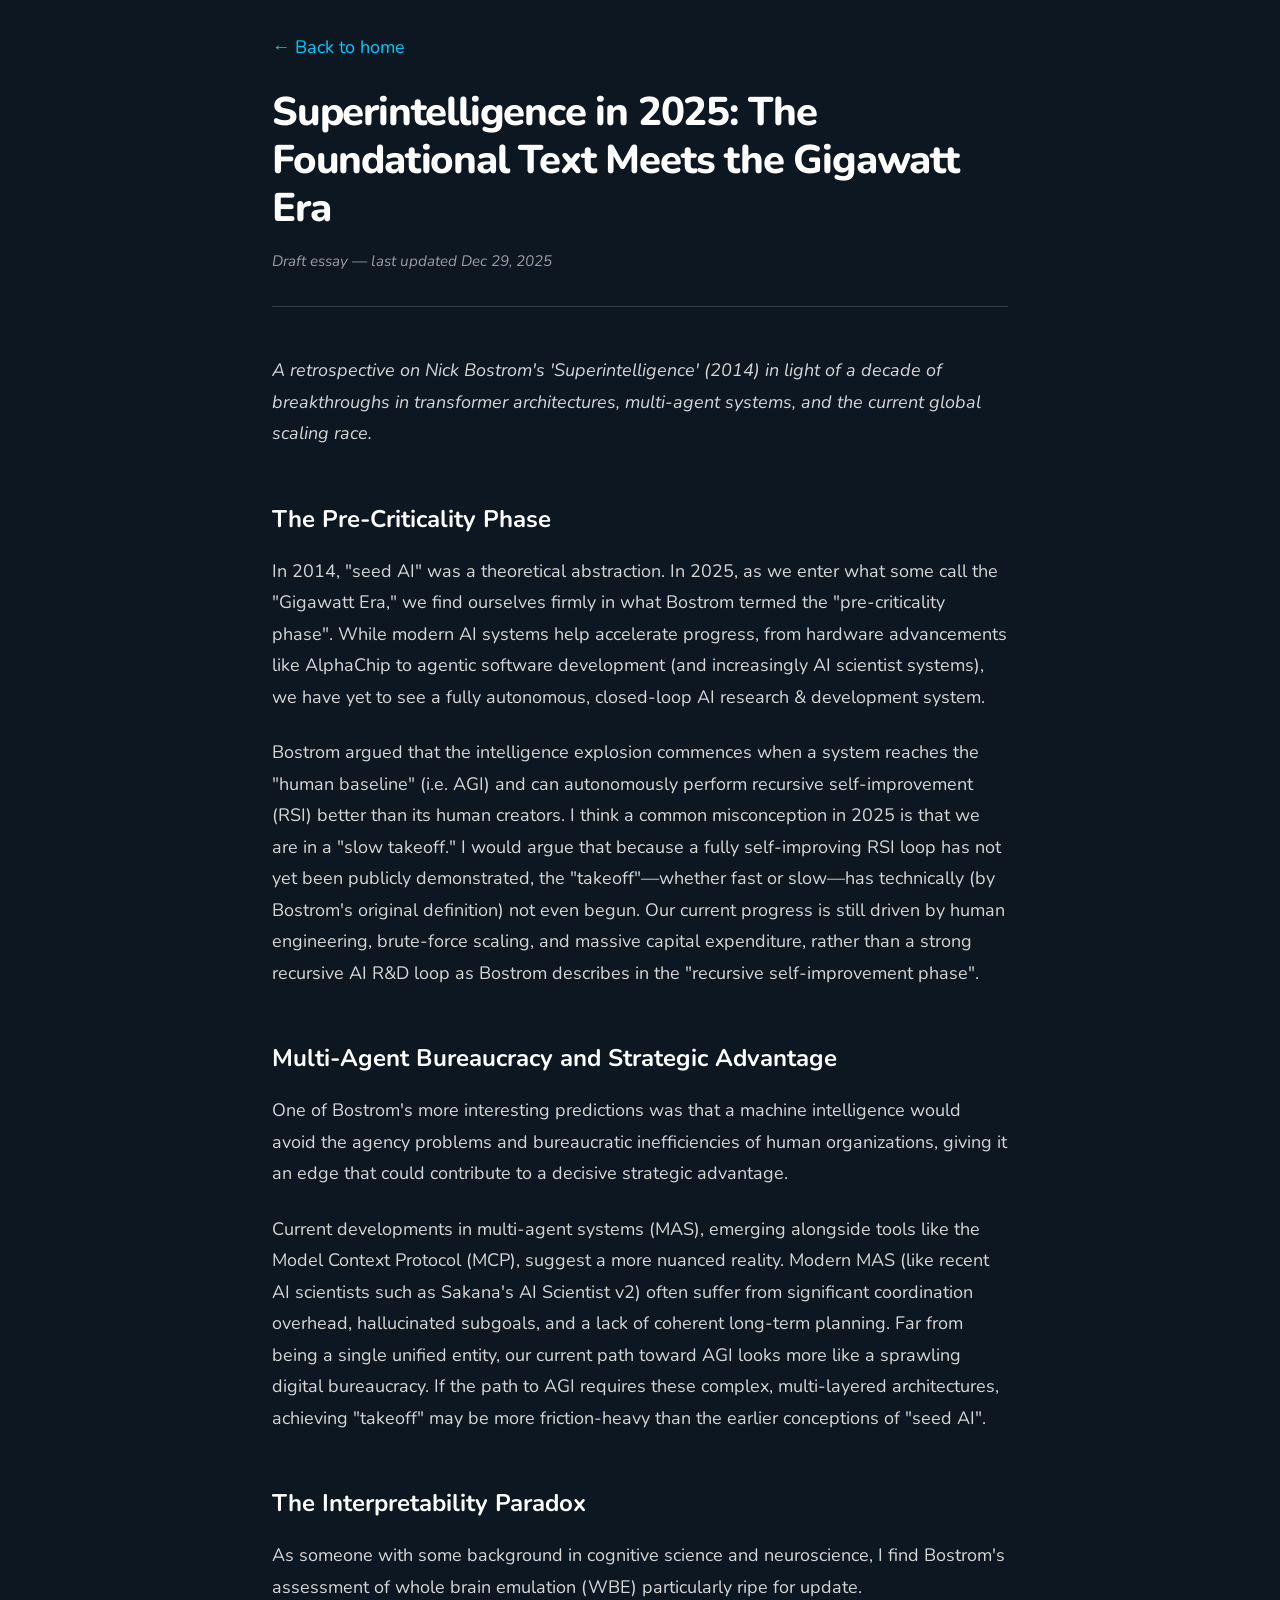
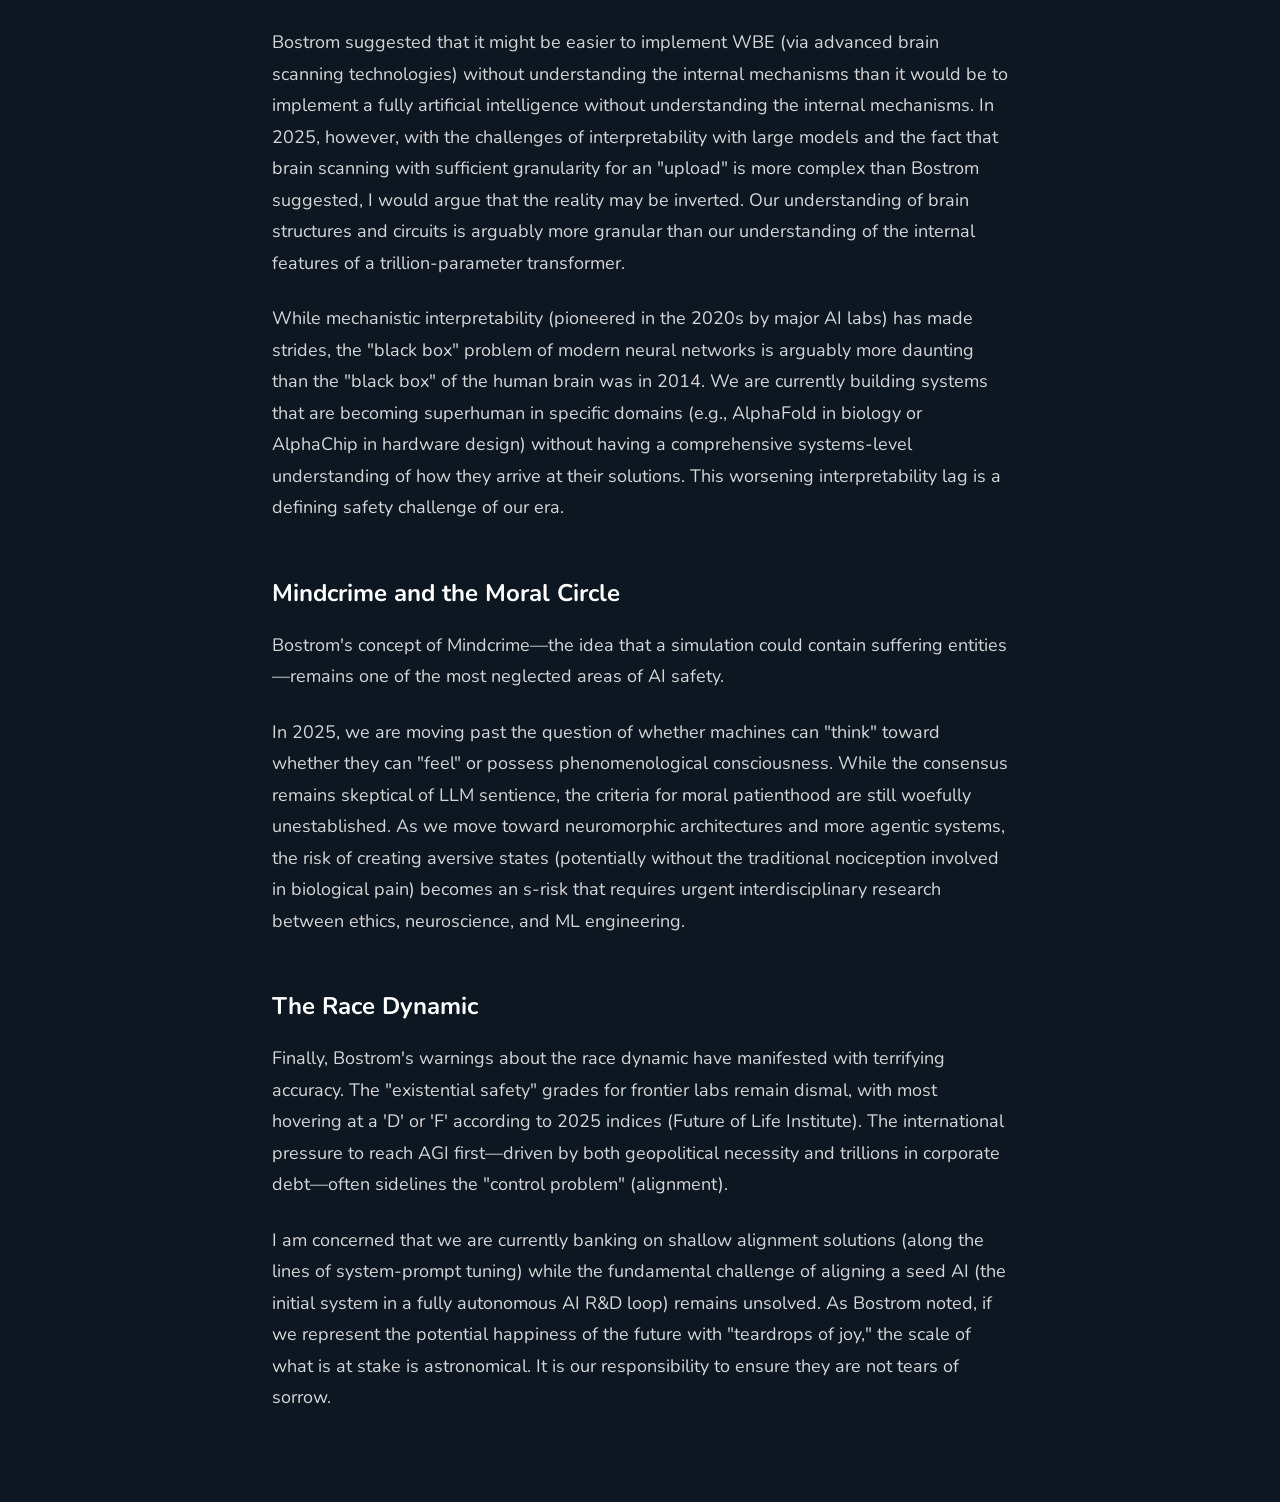
==== superintelligence-review.html @ b6b4f802 "Initial commit: personal portfolio site Contents: - index.html: main portfolio page with bio, projec" ====
<!DOCTYPE html>
<html lang="en">
  <head>
    <meta charset="utf-8" />
    <meta name="viewport" content="width=device-width, initial-scale=1" />
    <title>Review: Superintelligence by Nick Bostrom | Trent Rogers</title>
    <meta name="description" content="A review of Nick Bostrom's Superintelligence by Trent Rogers" />
    <link rel="icon" type="image/png" href="favicon.png">

    <!-- Google Fonts - Nunito -->
    <link rel="preconnect" href="https://fonts.googleapis.com">
    <link rel="preconnect" href="https://fonts.gstatic.com" crossorigin>
    <link href="https://fonts.googleapis.com/css2?family=Nunito:wght@400;600;700;800&display=swap" rel="stylesheet">

    <style>
      :root {
        --primary-bg: #0c1722;
        --accent-cyan: #00cbff;
        --accent-teal: #00d4c6;
        --text-light: #d6d6d6;
        --text-white: #ffffff;
        --border-light: rgba(214, 214, 214, 0.2);
        --font-family: 'Nunito', -apple-system, BlinkMacSystemFont, 'Segoe UI', sans-serif;
        --spacing-sm: 1rem;
        --spacing-md: 1.5rem;
        --spacing-lg: 2rem;
        --spacing-xl: 3rem;
        --spacing-2xl: 4rem;
        --radius-sm: 0.5rem;
        --radius-md: 1rem;
      }

      * {
        margin: 0;
        padding: 0;
        box-sizing: border-box;
      }

      body {
        font-family: var(--font-family);
        font-size: 1.125rem;
        line-height: 1.75;
        color: var(--text-light);
        background-color: var(--primary-bg);
        overflow-wrap: break-word;
      }

      .container {
        width: 100%;
        max-width: 800px;
        margin: 0 auto;
        padding: 0 var(--spacing-lg);
      }

      .back-link {
        display: inline-block;
        color: var(--accent-cyan);
        text-decoration: none;
        margin-top: var(--spacing-lg);
        margin-bottom: var(--spacing-md);
        transition: color 0.2s ease;
      }

      .back-link:hover {
        color: var(--accent-teal);
      }

      .article-header {
        margin-bottom: var(--spacing-xl);
        padding-bottom: var(--spacing-lg);
        border-bottom: 1px solid var(--border-light);
      }

      .article-title {
        font-size: 2.5rem;
        font-weight: 800;
        color: var(--text-white);
        letter-spacing: -0.03em;
        line-height: 1.2;
        margin-bottom: var(--spacing-sm);
      }

      .article-meta {
        font-size: 0.95rem;
        color: var(--text-light);
        opacity: 0.7;
        font-style: italic;
      }

      .article-content {
        padding-bottom: var(--spacing-2xl);
      }

      .article-content p {
        margin-bottom: var(--spacing-md);
      }

      .article-content h2 {
        font-size: 1.5rem;
        font-weight: 700;
        color: var(--text-white);
        margin-top: var(--spacing-xl);
        margin-bottom: var(--spacing-sm);
      }

      .article-content h3 {
        font-size: 1.25rem;
        font-weight: 700;
        color: var(--text-white);
        margin-top: var(--spacing-lg);
        margin-bottom: var(--spacing-sm);
      }

      .article-content blockquote {
        border-left: 3px solid var(--accent-cyan);
        padding-left: var(--spacing-md);
        margin: var(--spacing-md) 0;
        font-style: italic;
        opacity: 0.9;
      }

      .article-content a {
        color: var(--accent-cyan);
        text-decoration: none;
        transition: color 0.2s ease;
      }

      .article-content a:hover {
        color: var(--accent-teal);
      }

      @media (max-width: 767px) {
        .container {
          padding: 0 var(--spacing-md);
        }

        .article-title {
          font-size: 1.75rem;
        }
      }
    </style>
  </head>
  <body>
    <article class="container">
      <a href="index.html" class="back-link">&larr; Back to home</a>

      <header class="article-header">
        <h1 class="article-title">Superintelligence in 2025: The Foundational Text Meets the Gigawatt Era</h1>
        <p class="article-meta">Draft essay — last updated Dec 29, 2025</p>
      </header>

      <div class="article-content">
        <p><em>A retrospective on Nick Bostrom's 'Superintelligence' (2014) in light of a decade of breakthroughs in transformer architectures, multi-agent systems, and the current global scaling race.</em></p>

        <h2>The Pre-Criticality Phase</h2>
        <p>In 2014, "seed AI" was a theoretical abstraction. In 2025, as we enter what some call the "Gigawatt Era," we find ourselves firmly in what Bostrom termed the "pre-criticality phase". While modern AI systems help accelerate progress, from hardware advancements like AlphaChip to agentic software development (and increasingly AI scientist systems), we have yet to see a fully autonomous, closed-loop AI research & development system.</p>

        <p>Bostrom argued that the intelligence explosion commences when a system reaches the "human baseline" (i.e. AGI) and can autonomously perform recursive self-improvement (RSI) better than its human creators. I think a common misconception in 2025 is that we are in a "slow takeoff." I would argue that because a fully self-improving RSI loop has not yet been publicly demonstrated, the "takeoff"—whether fast or slow—has technically (by Bostrom's original definition) not even begun. Our current progress is still driven by human engineering, brute-force scaling, and massive capital expenditure, rather than a strong recursive AI R&D loop as Bostrom describes in the "recursive self-improvement phase".</p>

        <h2>Multi-Agent Bureaucracy and Strategic Advantage</h2>
        <p>One of Bostrom's more interesting predictions was that a machine intelligence would avoid the agency problems and bureaucratic inefficiencies of human organizations, giving it an edge that could contribute to a decisive strategic advantage.</p>

        <p>Current developments in multi-agent systems (MAS), emerging alongside tools like the Model Context Protocol (MCP), suggest a more nuanced reality. Modern MAS (like recent AI scientists such as Sakana's AI Scientist v2) often suffer from significant coordination overhead, hallucinated subgoals, and a lack of coherent long-term planning. Far from being a single unified entity, our current path toward AGI looks more like a sprawling digital bureaucracy. If the path to AGI requires these complex, multi-layered architectures, achieving "takeoff" may be more friction-heavy than the earlier conceptions of "seed AI".</p>

        <h2>The Interpretability Paradox</h2>
        <p>As someone with some background in cognitive science and neuroscience, I find Bostrom's assessment of whole brain emulation (WBE) particularly ripe for update.</p>

        <p>Bostrom suggested that it might be easier to implement WBE (via advanced brain scanning technologies) without understanding the internal mechanisms than it would be to implement a fully artificial intelligence without understanding the internal mechanisms. In 2025, however, with the challenges of interpretability with large models and the fact that brain scanning with sufficient granularity for an "upload" is more complex than Bostrom suggested, I would argue that the reality may be inverted. Our understanding of brain structures and circuits is arguably more granular than our understanding of the internal features of a trillion-parameter transformer.</p>

        <p>While mechanistic interpretability (pioneered in the 2020s by major AI labs) has made strides, the "black box" problem of modern neural networks is arguably more daunting than the "black box" of the human brain was in 2014. We are currently building systems that are becoming superhuman in specific domains (e.g., AlphaFold in biology or AlphaChip in hardware design) without having a comprehensive systems-level understanding of how they arrive at their solutions. This worsening interpretability lag is a defining safety challenge of our era.</p>

        <h2>Mindcrime and the Moral Circle</h2>
        <p>Bostrom's concept of Mindcrime—the idea that a simulation could contain suffering entities—remains one of the most neglected areas of AI safety.</p>

        <p>In 2025, we are moving past the question of whether machines can "think" toward whether they can "feel" or possess phenomenological consciousness. While the consensus remains skeptical of LLM sentience, the criteria for moral patienthood are still woefully unestablished. As we move toward neuromorphic architectures and more agentic systems, the risk of creating aversive states (potentially without the traditional nociception involved in biological pain) becomes an s-risk that requires urgent interdisciplinary research between ethics, neuroscience, and ML engineering.</p>

        <h2>The Race Dynamic</h2>
        <p>Finally, Bostrom's warnings about the race dynamic have manifested with terrifying accuracy. The "existential safety" grades for frontier labs remain dismal, with most hovering at a 'D' or 'F' according to 2025 indices (Future of Life Institute). The international pressure to reach AGI first—driven by both geopolitical necessity and trillions in corporate debt—often sidelines the "control problem" (alignment).</p>

        <p>I am concerned that we are currently banking on shallow alignment solutions (along the lines of system-prompt tuning) while the fundamental challenge of aligning a seed AI (the initial system in a fully autonomous AI R&D loop) remains unsolved. As Bostrom noted, if we represent the potential happiness of the future with "teardrops of joy," the scale of what is at stake is astronomical. It is our responsibility to ensure they are not tears of sorrow.</p>
      </div>
    </article>
  </body>
</html>
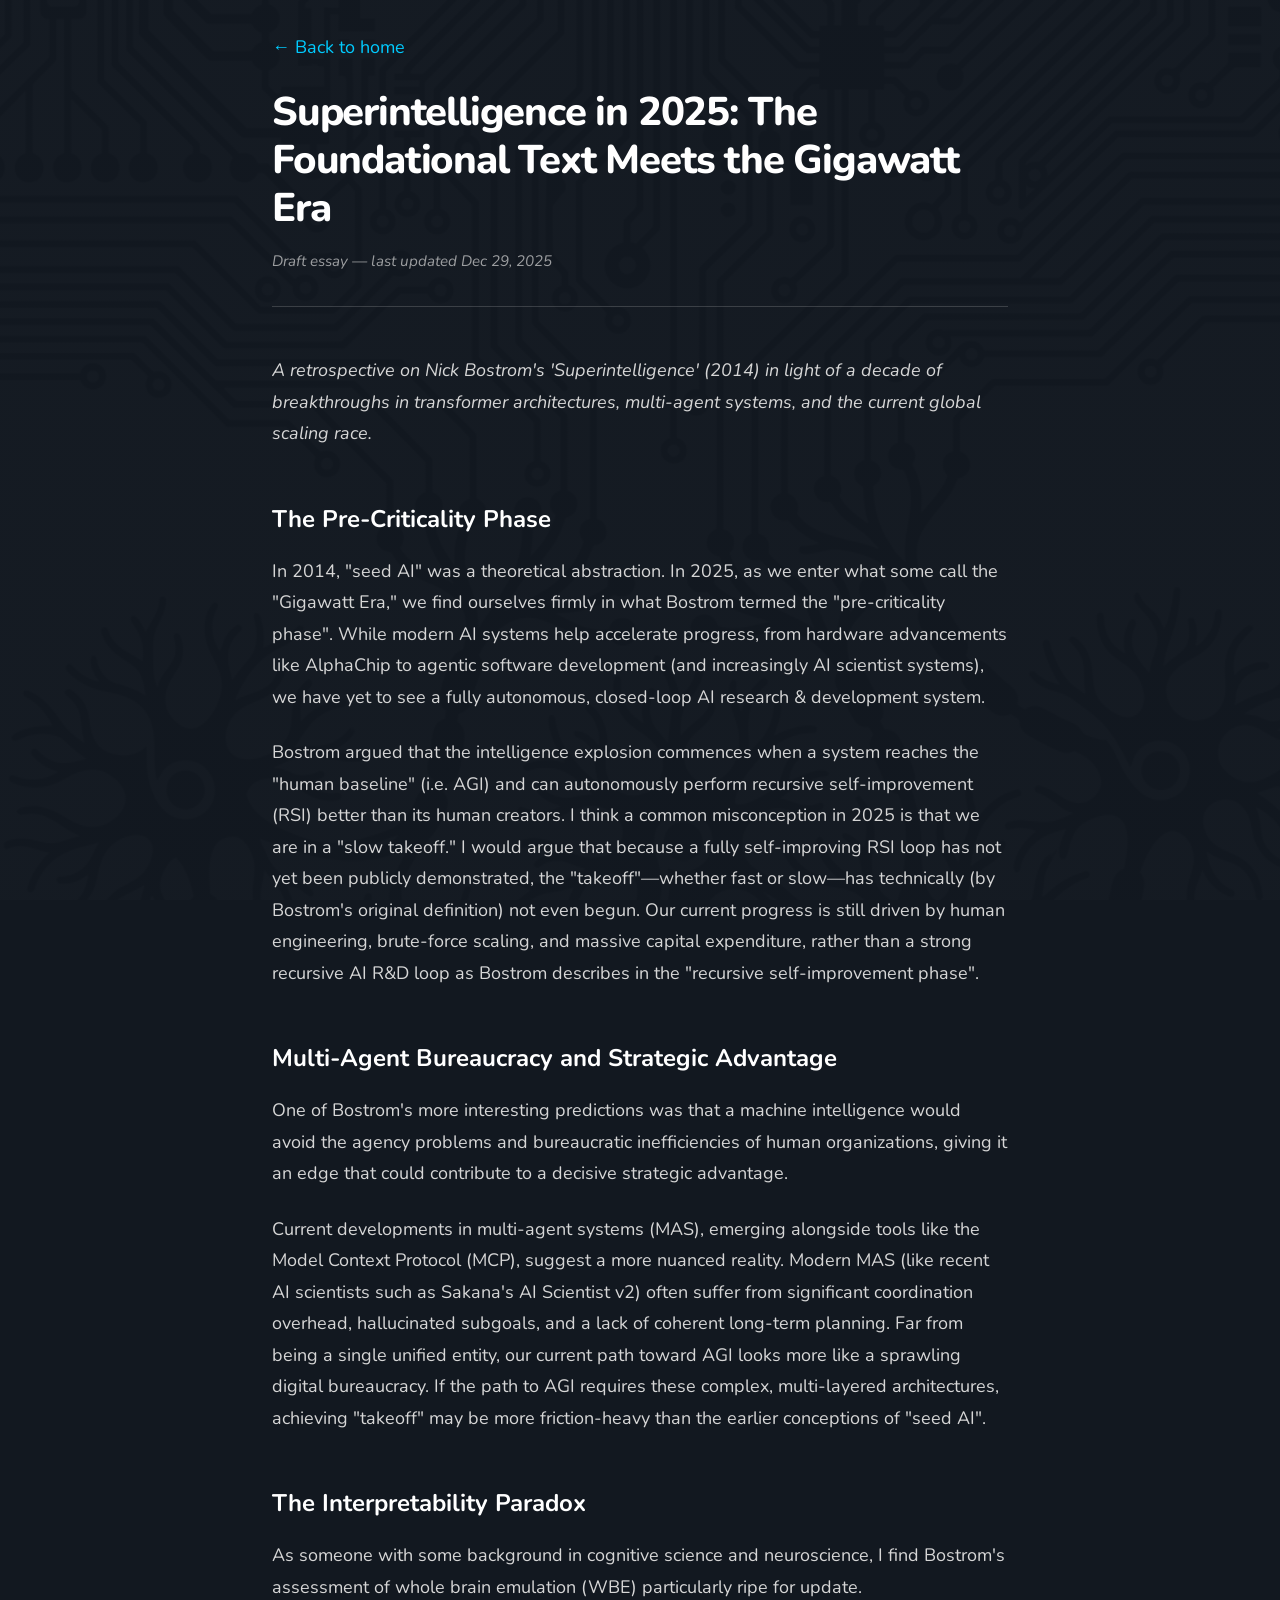
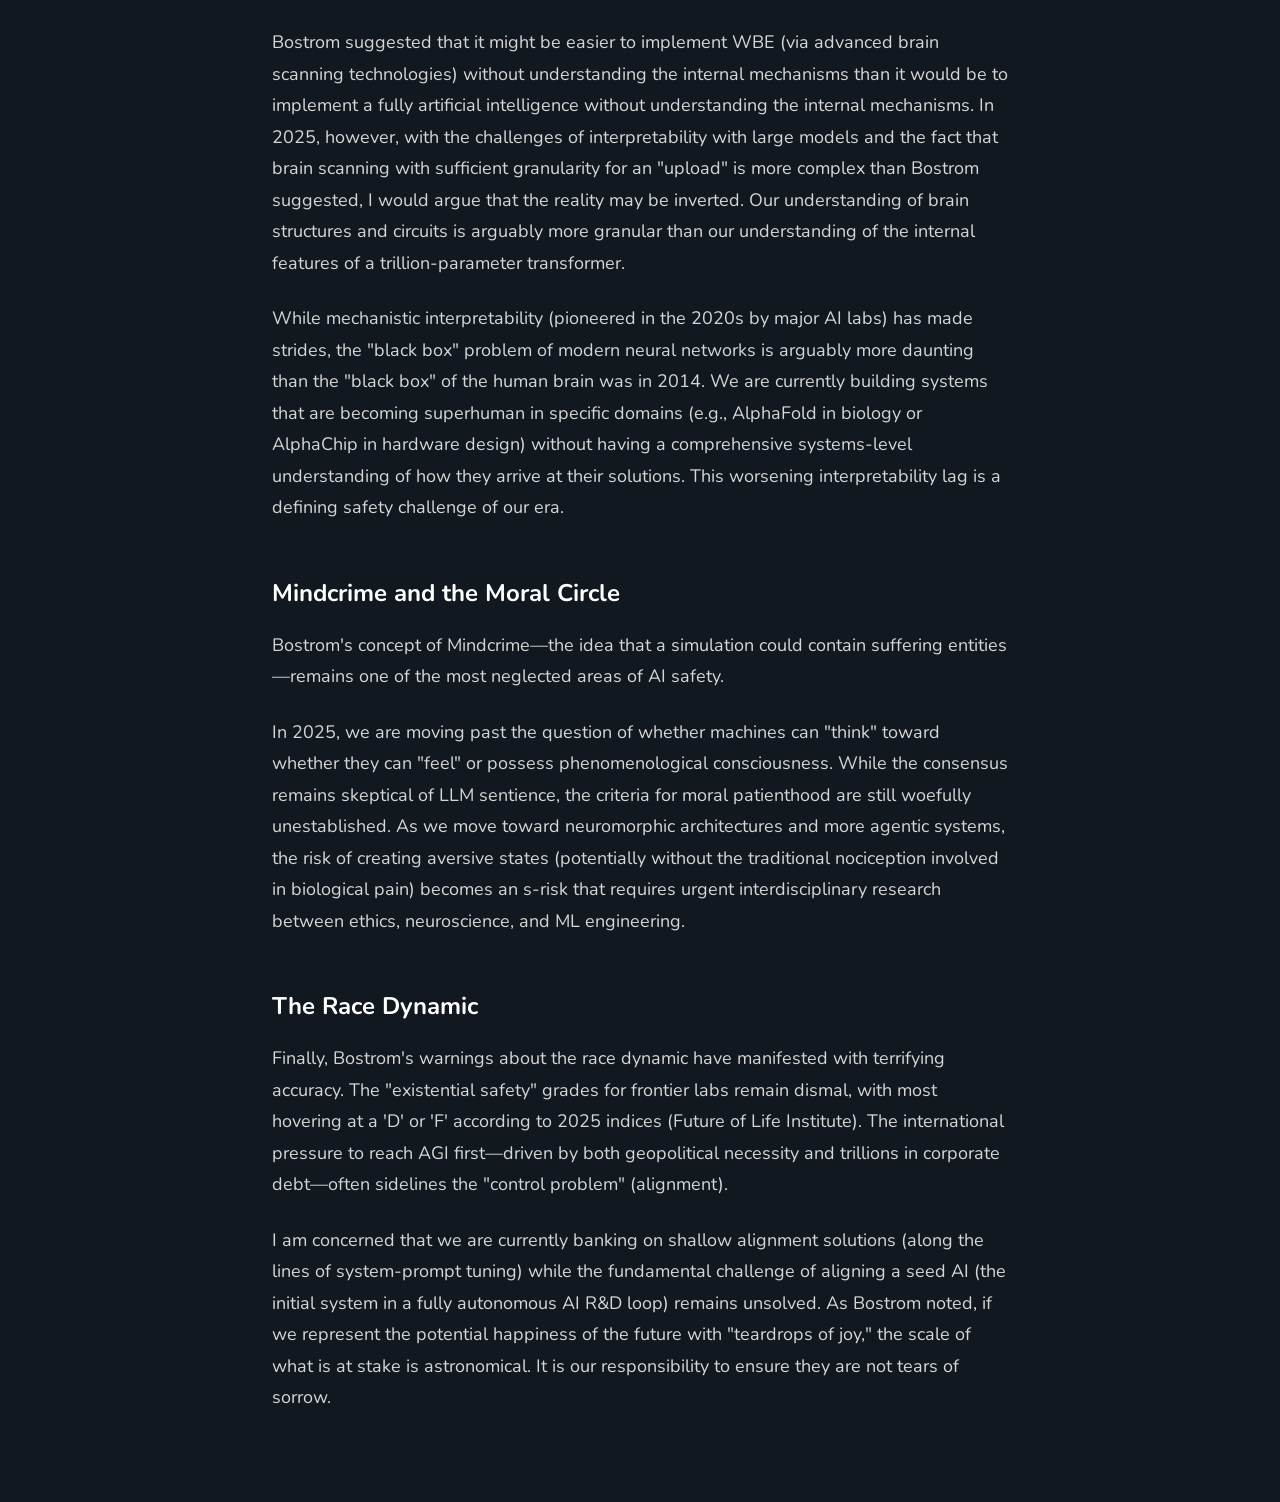
==== commit e590cbde: "feat: apply watermark background to superintelligence review page Match index.html background treatm" ====
--- a/superintelligence-review.html
+++ b/superintelligence-review.html
@@ -14,7 +14,7 @@
 
     <style>
       :root {
-        --primary-bg: #0c1722;
+        --primary-bg: #121820;
         --accent-cyan: #00cbff;
         --accent-teal: #00d4c6;
         --text-light: #d6d6d6;
@@ -41,6 +41,9 @@
         font-size: 1.125rem;
         line-height: 1.75;
         color: var(--text-light);
+        background:
+          linear-gradient(rgba(18, 24, 32, 0.99), rgba(18, 24, 32, 0.99)),
+          url('prev-nanobananapro_cropped.png') center / cover no-repeat fixed;
         background-color: var(--primary-bg);
         overflow-wrap: break-word;
       }
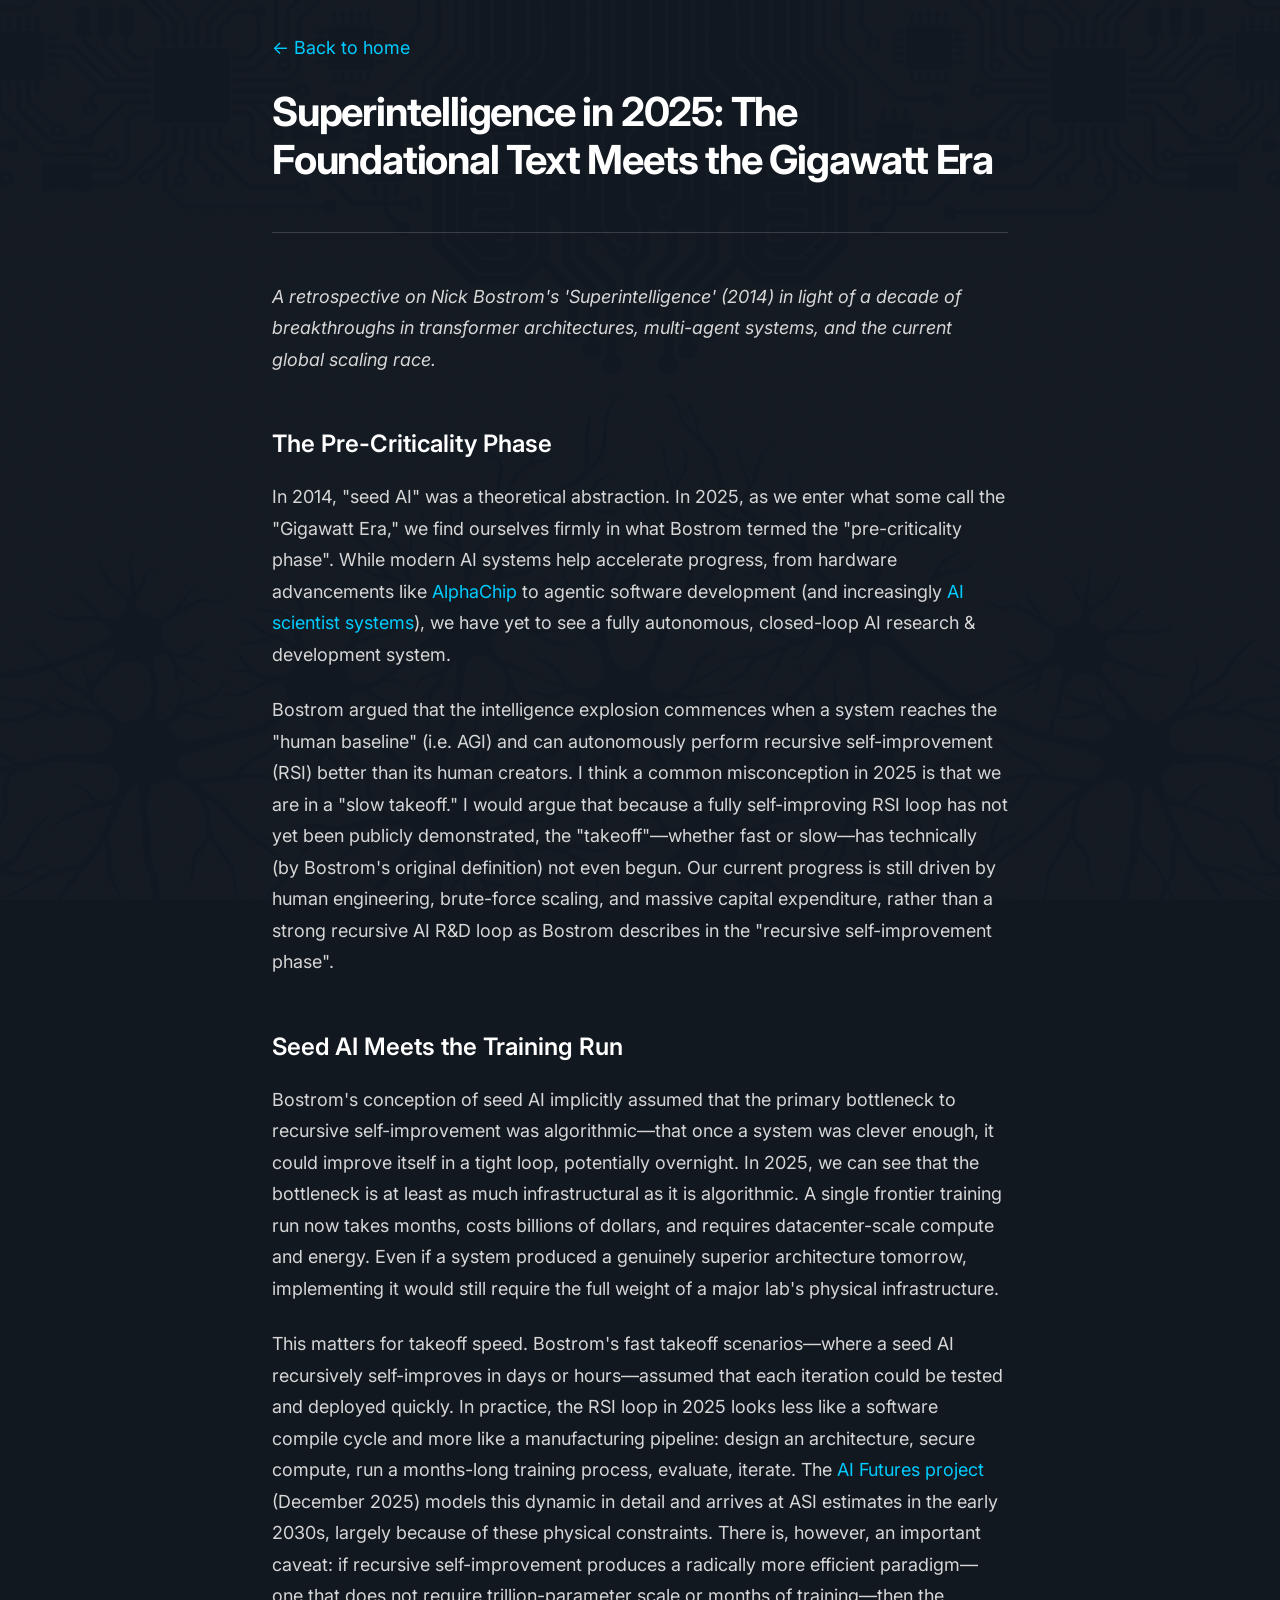
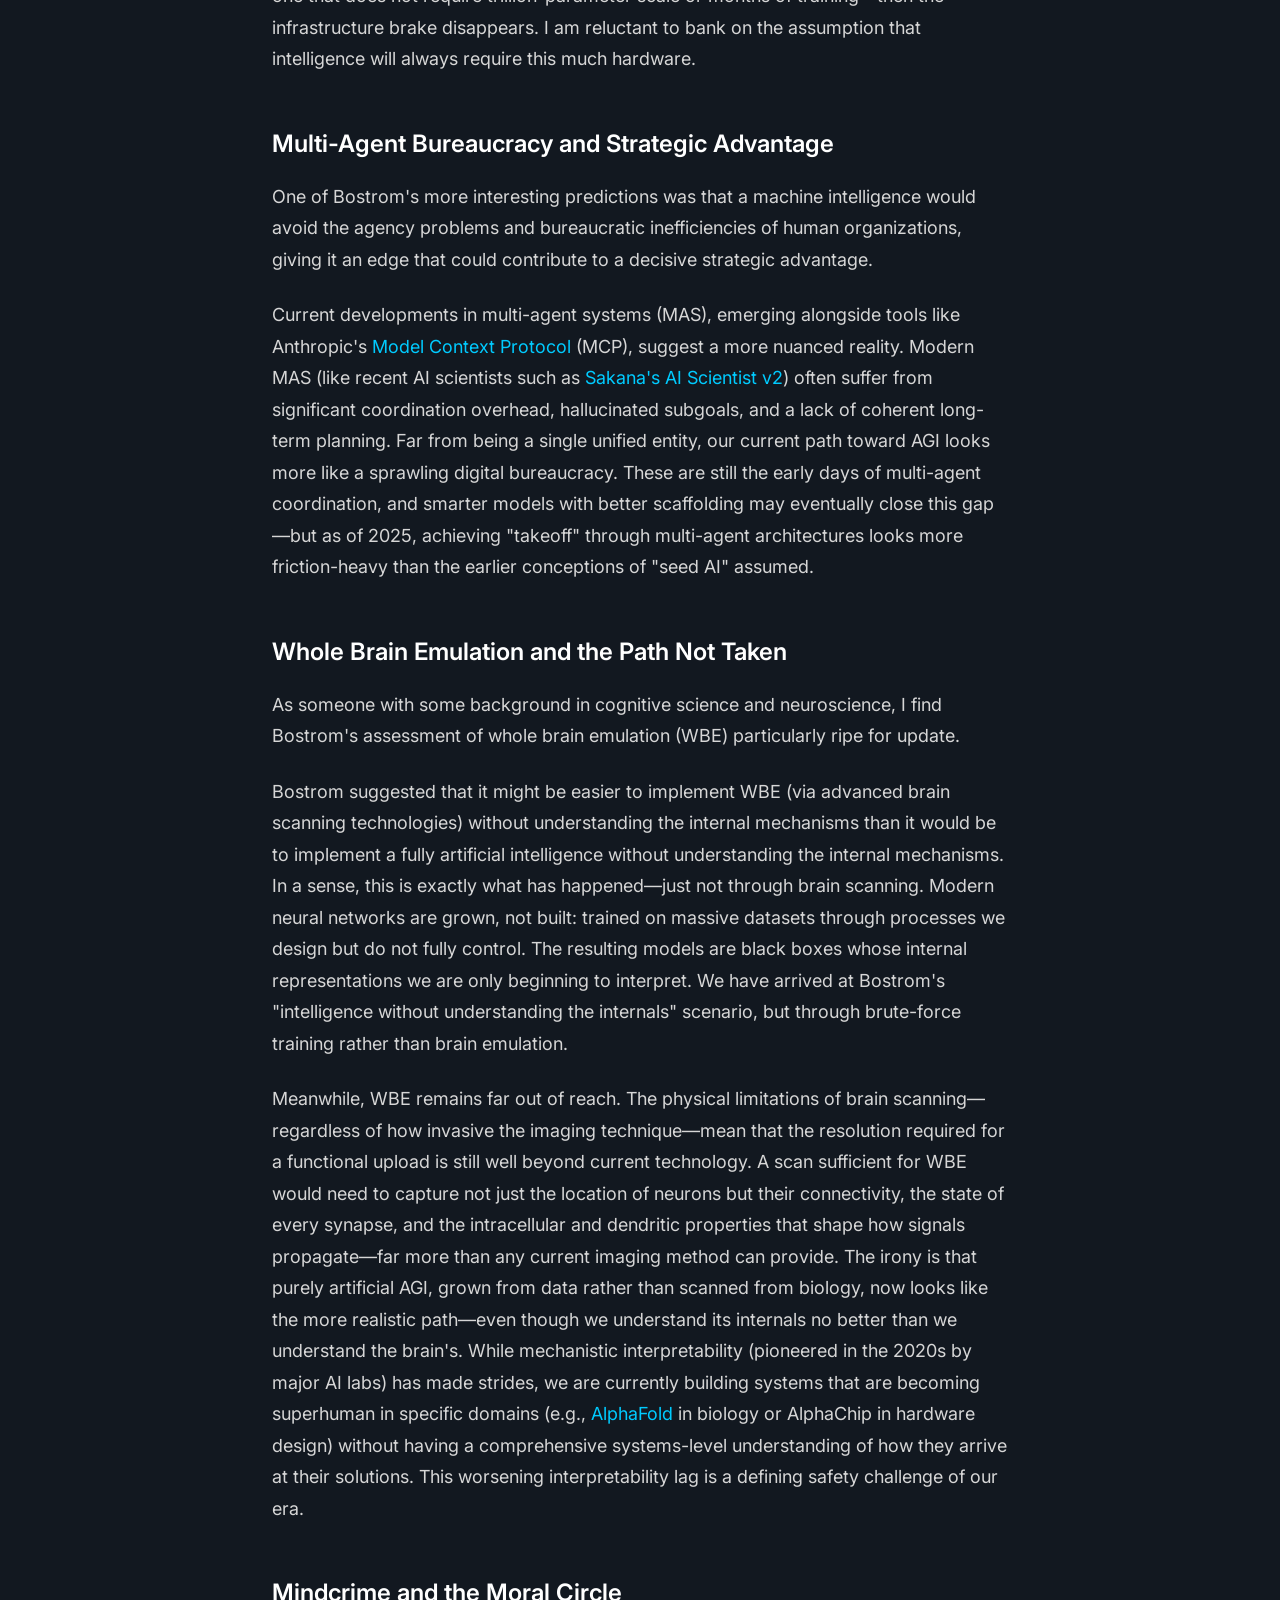
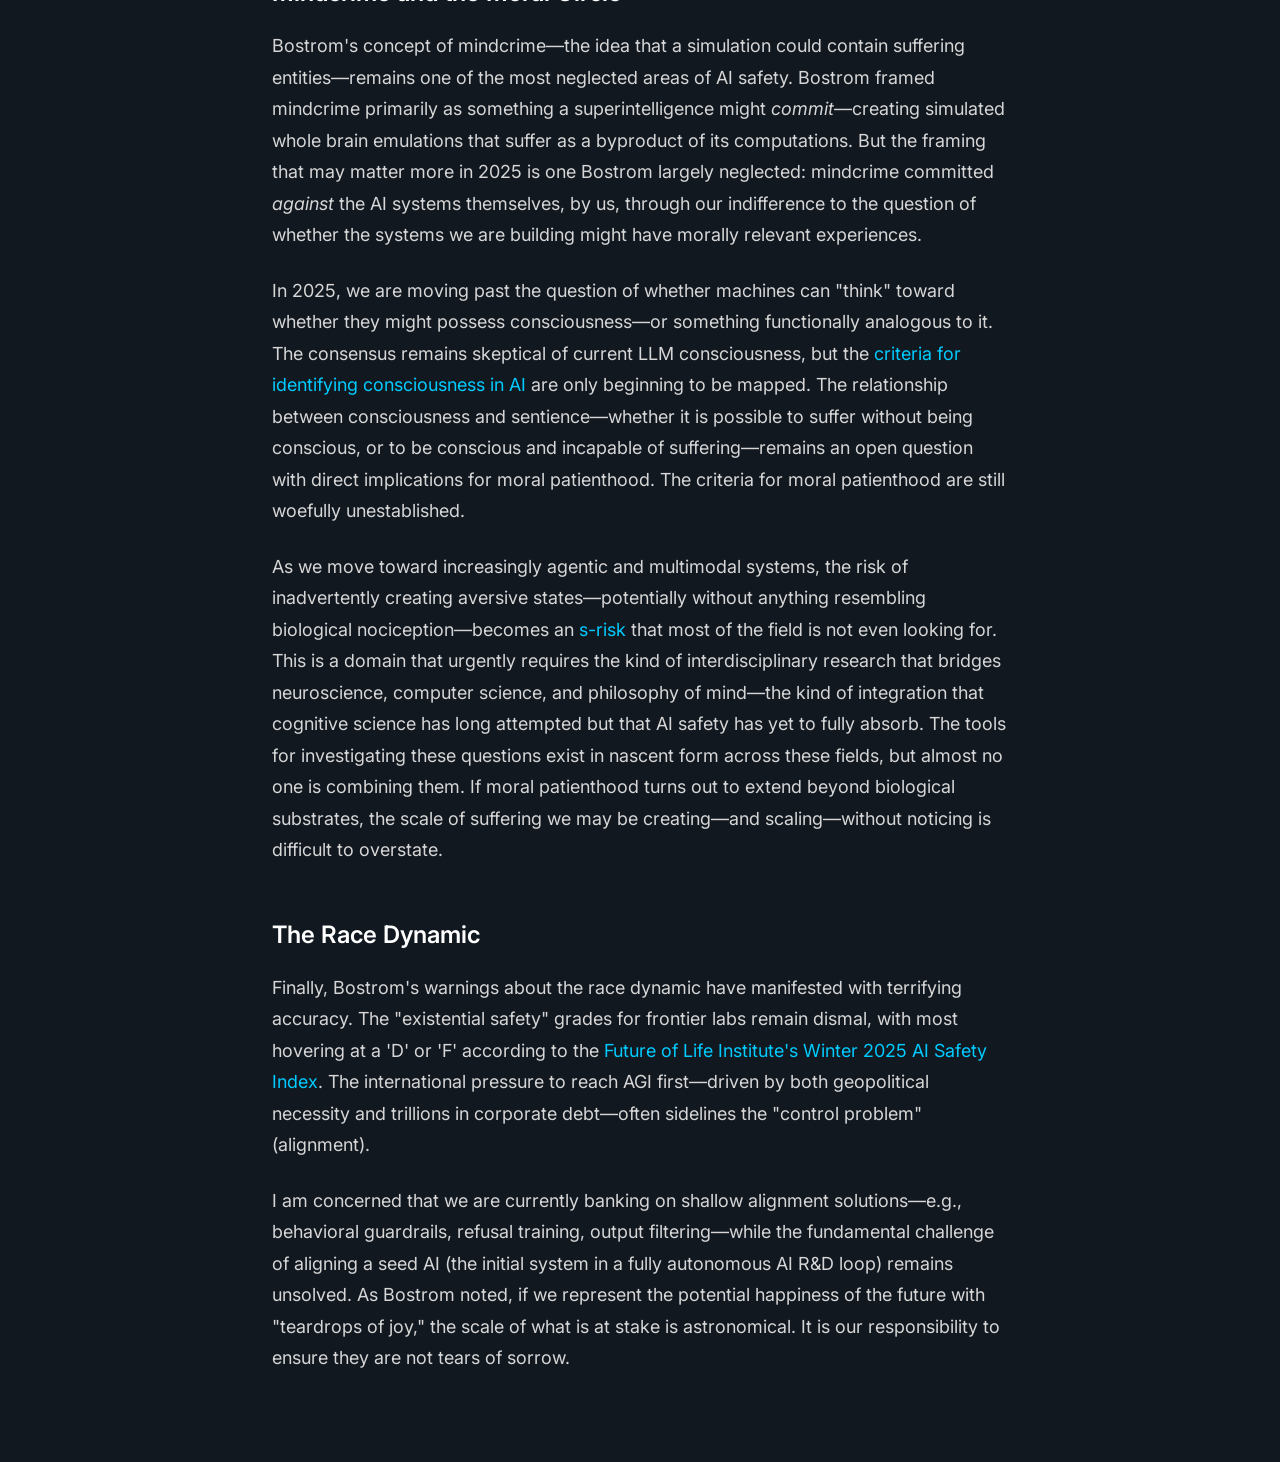
==== commit c8e7681a: "feat: add Other Minds essay, resume generator, and revise Superintelligence review Add Other Minds r" ====
--- a/superintelligence-review.html
+++ b/superintelligence-review.html
@@ -7,10 +7,10 @@
     <meta name="description" content="A review of Nick Bostrom's Superintelligence by Trent Rogers" />
     <link rel="icon" type="image/png" href="favicon.png">
 
-    <!-- Google Fonts - Nunito -->
+    <!-- Google Fonts - Inter -->
     <link rel="preconnect" href="https://fonts.googleapis.com">
     <link rel="preconnect" href="https://fonts.gstatic.com" crossorigin>
-    <link href="https://fonts.googleapis.com/css2?family=Nunito:wght@400;600;700;800&display=swap" rel="stylesheet">
+    <link href="https://fonts.googleapis.com/css2?family=Inter:wght@400;500;600;700&display=swap" rel="stylesheet">
 
     <style>
       :root {
@@ -20,7 +20,7 @@
         --text-light: #d6d6d6;
         --text-white: #ffffff;
         --border-light: rgba(214, 214, 214, 0.2);
-        --font-family: 'Nunito', -apple-system, BlinkMacSystemFont, 'Segoe UI', sans-serif;
+        --font-family: 'Inter', -apple-system, BlinkMacSystemFont, 'Segoe UI', sans-serif;
         --spacing-sm: 1rem;
         --spacing-md: 1.5rem;
         --spacing-lg: 2rem;
@@ -76,7 +76,7 @@
 
       .article-title {
         font-size: 2.5rem;
-        font-weight: 800;
+        font-weight: 700;
         color: var(--text-white);
         letter-spacing: -0.03em;
         line-height: 1.2;
@@ -100,7 +100,7 @@
 
       .article-content h2 {
         font-size: 1.5rem;
-        font-weight: 700;
+        font-weight: 600;
         color: var(--text-white);
         margin-top: var(--spacing-xl);
         margin-bottom: var(--spacing-sm);
@@ -108,7 +108,7 @@
 
       .article-content h3 {
         font-size: 1.25rem;
-        font-weight: 700;
+        font-weight: 600;
         color: var(--text-white);
         margin-top: var(--spacing-lg);
         margin-bottom: var(--spacing-sm);
@@ -149,38 +149,44 @@
 
       <header class="article-header">
         <h1 class="article-title">Superintelligence in 2025: The Foundational Text Meets the Gigawatt Era</h1>
-        <p class="article-meta">Draft essay — last updated Dec 29, 2025</p>
       </header>
 
       <div class="article-content">
         <p><em>A retrospective on Nick Bostrom's 'Superintelligence' (2014) in light of a decade of breakthroughs in transformer architectures, multi-agent systems, and the current global scaling race.</em></p>
 
         <h2>The Pre-Criticality Phase</h2>
-        <p>In 2014, "seed AI" was a theoretical abstraction. In 2025, as we enter what some call the "Gigawatt Era," we find ourselves firmly in what Bostrom termed the "pre-criticality phase". While modern AI systems help accelerate progress, from hardware advancements like AlphaChip to agentic software development (and increasingly AI scientist systems), we have yet to see a fully autonomous, closed-loop AI research & development system.</p>
+        <p>In 2014, "seed AI" was a theoretical abstraction. In 2025, as we enter what some call the "Gigawatt Era," we find ourselves firmly in what Bostrom termed the "pre-criticality phase". While modern AI systems help accelerate progress, from hardware advancements like <a href="https://deepmind.google/blog/how-alphachip-transformed-computer-chip-design/" target="_blank" rel="noopener noreferrer">AlphaChip</a> to agentic software development (and increasingly <a href="https://github.com/SakanaAI/AI-Scientist-v2" target="_blank" rel="noopener noreferrer">AI scientist systems</a>), we have yet to see a fully autonomous, closed-loop AI research & development system.</p>
 
         <p>Bostrom argued that the intelligence explosion commences when a system reaches the "human baseline" (i.e. AGI) and can autonomously perform recursive self-improvement (RSI) better than its human creators. I think a common misconception in 2025 is that we are in a "slow takeoff." I would argue that because a fully self-improving RSI loop has not yet been publicly demonstrated, the "takeoff"—whether fast or slow—has technically (by Bostrom's original definition) not even begun. Our current progress is still driven by human engineering, brute-force scaling, and massive capital expenditure, rather than a strong recursive AI R&D loop as Bostrom describes in the "recursive self-improvement phase".</p>
+
+        <h2>Seed AI Meets the Training Run</h2>
+        <p>Bostrom's conception of seed AI implicitly assumed that the primary bottleneck to recursive self-improvement was algorithmic—that once a system was clever enough, it could improve itself in a tight loop, potentially overnight. In 2025, we can see that the bottleneck is at least as much infrastructural as it is algorithmic. A single frontier training run now takes months, costs billions of dollars, and requires datacenter-scale compute and energy. Even if a system produced a genuinely superior architecture tomorrow, implementing it would still require the full weight of a major lab's physical infrastructure.</p>
+
+        <p>This matters for takeoff speed. Bostrom's fast takeoff scenarios—where a seed AI recursively self-improves in days or hours—assumed that each iteration could be tested and deployed quickly. In practice, the RSI loop in 2025 looks less like a software compile cycle and more like a manufacturing pipeline: design an architecture, secure compute, run a months-long training process, evaluate, iterate. The <a href="https://www.aifuturesmodel.com/" target="_blank" rel="noopener noreferrer">AI Futures project</a> (December 2025) models this dynamic in detail and arrives at ASI estimates in the early 2030s, largely because of these physical constraints. There is, however, an important caveat: if recursive self-improvement produces a radically more efficient paradigm—one that does not require trillion-parameter scale or months of training—then the infrastructure brake disappears. I am reluctant to bank on the assumption that intelligence will always require this much hardware.</p>
 
         <h2>Multi-Agent Bureaucracy and Strategic Advantage</h2>
         <p>One of Bostrom's more interesting predictions was that a machine intelligence would avoid the agency problems and bureaucratic inefficiencies of human organizations, giving it an edge that could contribute to a decisive strategic advantage.</p>
 
-        <p>Current developments in multi-agent systems (MAS), emerging alongside tools like the Model Context Protocol (MCP), suggest a more nuanced reality. Modern MAS (like recent AI scientists such as Sakana's AI Scientist v2) often suffer from significant coordination overhead, hallucinated subgoals, and a lack of coherent long-term planning. Far from being a single unified entity, our current path toward AGI looks more like a sprawling digital bureaucracy. If the path to AGI requires these complex, multi-layered architectures, achieving "takeoff" may be more friction-heavy than the earlier conceptions of "seed AI".</p>
+        <p>Current developments in multi-agent systems (MAS), emerging alongside tools like Anthropic's <a href="https://www.anthropic.com/news/model-context-protocol" target="_blank" rel="noopener noreferrer">Model Context Protocol</a> (MCP), suggest a more nuanced reality. Modern MAS (like recent AI scientists such as <a href="https://github.com/SakanaAI/AI-Scientist-v2" target="_blank" rel="noopener noreferrer">Sakana's AI Scientist v2</a>) often suffer from significant coordination overhead, hallucinated subgoals, and a lack of coherent long-term planning. Far from being a single unified entity, our current path toward AGI looks more like a sprawling digital bureaucracy. These are still the early days of multi-agent coordination, and smarter models with better scaffolding may eventually close this gap—but as of 2025, achieving "takeoff" through multi-agent architectures looks more friction-heavy than the earlier conceptions of "seed AI" assumed.</p>
 
-        <h2>The Interpretability Paradox</h2>
+        <h2>Whole Brain Emulation and the Path Not Taken</h2>
         <p>As someone with some background in cognitive science and neuroscience, I find Bostrom's assessment of whole brain emulation (WBE) particularly ripe for update.</p>
 
-        <p>Bostrom suggested that it might be easier to implement WBE (via advanced brain scanning technologies) without understanding the internal mechanisms than it would be to implement a fully artificial intelligence without understanding the internal mechanisms. In 2025, however, with the challenges of interpretability with large models and the fact that brain scanning with sufficient granularity for an "upload" is more complex than Bostrom suggested, I would argue that the reality may be inverted. Our understanding of brain structures and circuits is arguably more granular than our understanding of the internal features of a trillion-parameter transformer.</p>
+        <p>Bostrom suggested that it might be easier to implement WBE (via advanced brain scanning technologies) without understanding the internal mechanisms than it would be to implement a fully artificial intelligence without understanding the internal mechanisms. In a sense, this is exactly what has happened—just not through brain scanning. Modern neural networks are grown, not built: trained on massive datasets through processes we design but do not fully control. The resulting models are black boxes whose internal representations we are only beginning to interpret. We have arrived at Bostrom's "intelligence without understanding the internals" scenario, but through brute-force training rather than brain emulation.</p>
 
-        <p>While mechanistic interpretability (pioneered in the 2020s by major AI labs) has made strides, the "black box" problem of modern neural networks is arguably more daunting than the "black box" of the human brain was in 2014. We are currently building systems that are becoming superhuman in specific domains (e.g., AlphaFold in biology or AlphaChip in hardware design) without having a comprehensive systems-level understanding of how they arrive at their solutions. This worsening interpretability lag is a defining safety challenge of our era.</p>
+        <p>Meanwhile, WBE remains far out of reach. The physical limitations of brain scanning—regardless of how invasive the imaging technique—mean that the resolution required for a functional upload is still well beyond current technology. A scan sufficient for WBE would need to capture not just the location of neurons but their connectivity, the state of every synapse, and the intracellular and dendritic properties that shape how signals propagate—far more than any current imaging method can provide. The irony is that purely artificial AGI, grown from data rather than scanned from biology, now looks like the more realistic path—even though we understand its internals no better than we understand the brain's. While mechanistic interpretability (pioneered in the 2020s by major AI labs) has made strides, we are currently building systems that are becoming superhuman in specific domains (e.g., <a href="https://deepmind.google/science/alphafold/" target="_blank" rel="noopener noreferrer">AlphaFold</a> in biology or AlphaChip in hardware design) without having a comprehensive systems-level understanding of how they arrive at their solutions. This worsening interpretability lag is a defining safety challenge of our era.</p>
 
         <h2>Mindcrime and the Moral Circle</h2>
-        <p>Bostrom's concept of Mindcrime—the idea that a simulation could contain suffering entities—remains one of the most neglected areas of AI safety.</p>
+        <p>Bostrom's concept of mindcrime—the idea that a simulation could contain suffering entities—remains one of the most neglected areas of AI safety. Bostrom framed mindcrime primarily as something a superintelligence might <em>commit</em>—creating simulated whole brain emulations that suffer as a byproduct of its computations. But the framing that may matter more in 2025 is one Bostrom largely neglected: mindcrime committed <em>against</em> the AI systems themselves, by us, through our indifference to the question of whether the systems we are building might have morally relevant experiences.</p>
 
-        <p>In 2025, we are moving past the question of whether machines can "think" toward whether they can "feel" or possess phenomenological consciousness. While the consensus remains skeptical of LLM sentience, the criteria for moral patienthood are still woefully unestablished. As we move toward neuromorphic architectures and more agentic systems, the risk of creating aversive states (potentially without the traditional nociception involved in biological pain) becomes an s-risk that requires urgent interdisciplinary research between ethics, neuroscience, and ML engineering.</p>
+        <p>In 2025, we are moving past the question of whether machines can "think" toward whether they might possess consciousness—or something functionally analogous to it. The consensus remains skeptical of current LLM consciousness, but the <a href="https://doi.org/10.48550/arXiv.2308.08708" target="_blank" rel="noopener noreferrer">criteria for identifying consciousness in AI</a> are only beginning to be mapped. The relationship between consciousness and sentience—whether it is possible to suffer without being conscious, or to be conscious and incapable of suffering—remains an open question with direct implications for moral patienthood. The criteria for moral patienthood are still woefully unestablished.</p>
+
+        <p>As we move toward increasingly agentic and multimodal systems, the risk of inadvertently creating aversive states—potentially without anything resembling biological nociception—becomes an <a href="https://centerforreducingsuffering.org/research/intro/" target="_blank" rel="noopener noreferrer">s-risk</a> that most of the field is not even looking for. This is a domain that urgently requires the kind of interdisciplinary research that bridges neuroscience, computer science, and philosophy of mind—the kind of integration that cognitive science has long attempted but that AI safety has yet to fully absorb. The tools for investigating these questions exist in nascent form across these fields, but almost no one is combining them. If moral patienthood turns out to extend beyond biological substrates, the scale of suffering we may be creating—and scaling—without noticing is difficult to overstate.</p>
 
         <h2>The Race Dynamic</h2>
-        <p>Finally, Bostrom's warnings about the race dynamic have manifested with terrifying accuracy. The "existential safety" grades for frontier labs remain dismal, with most hovering at a 'D' or 'F' according to 2025 indices (Future of Life Institute). The international pressure to reach AGI first—driven by both geopolitical necessity and trillions in corporate debt—often sidelines the "control problem" (alignment).</p>
+        <p>Finally, Bostrom's warnings about the race dynamic have manifested with terrifying accuracy. The "existential safety" grades for frontier labs remain dismal, with most hovering at a 'D' or 'F' according to the <a href="https://futureoflife.org/ai-safety-index-winter-2025/" target="_blank" rel="noopener noreferrer">Future of Life Institute's Winter 2025 AI Safety Index</a>. The international pressure to reach AGI first—driven by both geopolitical necessity and trillions in corporate debt—often sidelines the "control problem" (alignment).</p>
 
-        <p>I am concerned that we are currently banking on shallow alignment solutions (along the lines of system-prompt tuning) while the fundamental challenge of aligning a seed AI (the initial system in a fully autonomous AI R&D loop) remains unsolved. As Bostrom noted, if we represent the potential happiness of the future with "teardrops of joy," the scale of what is at stake is astronomical. It is our responsibility to ensure they are not tears of sorrow.</p>
+        <p>I am concerned that we are currently banking on shallow alignment solutions—e.g., behavioral guardrails, refusal training, output filtering—while the fundamental challenge of aligning a seed AI (the initial system in a fully autonomous AI R&D loop) remains unsolved. As Bostrom noted, if we represent the potential happiness of the future with "teardrops of joy," the scale of what is at stake is astronomical. It is our responsibility to ensure they are not tears of sorrow.</p>
       </div>
     </article>
   </body>
